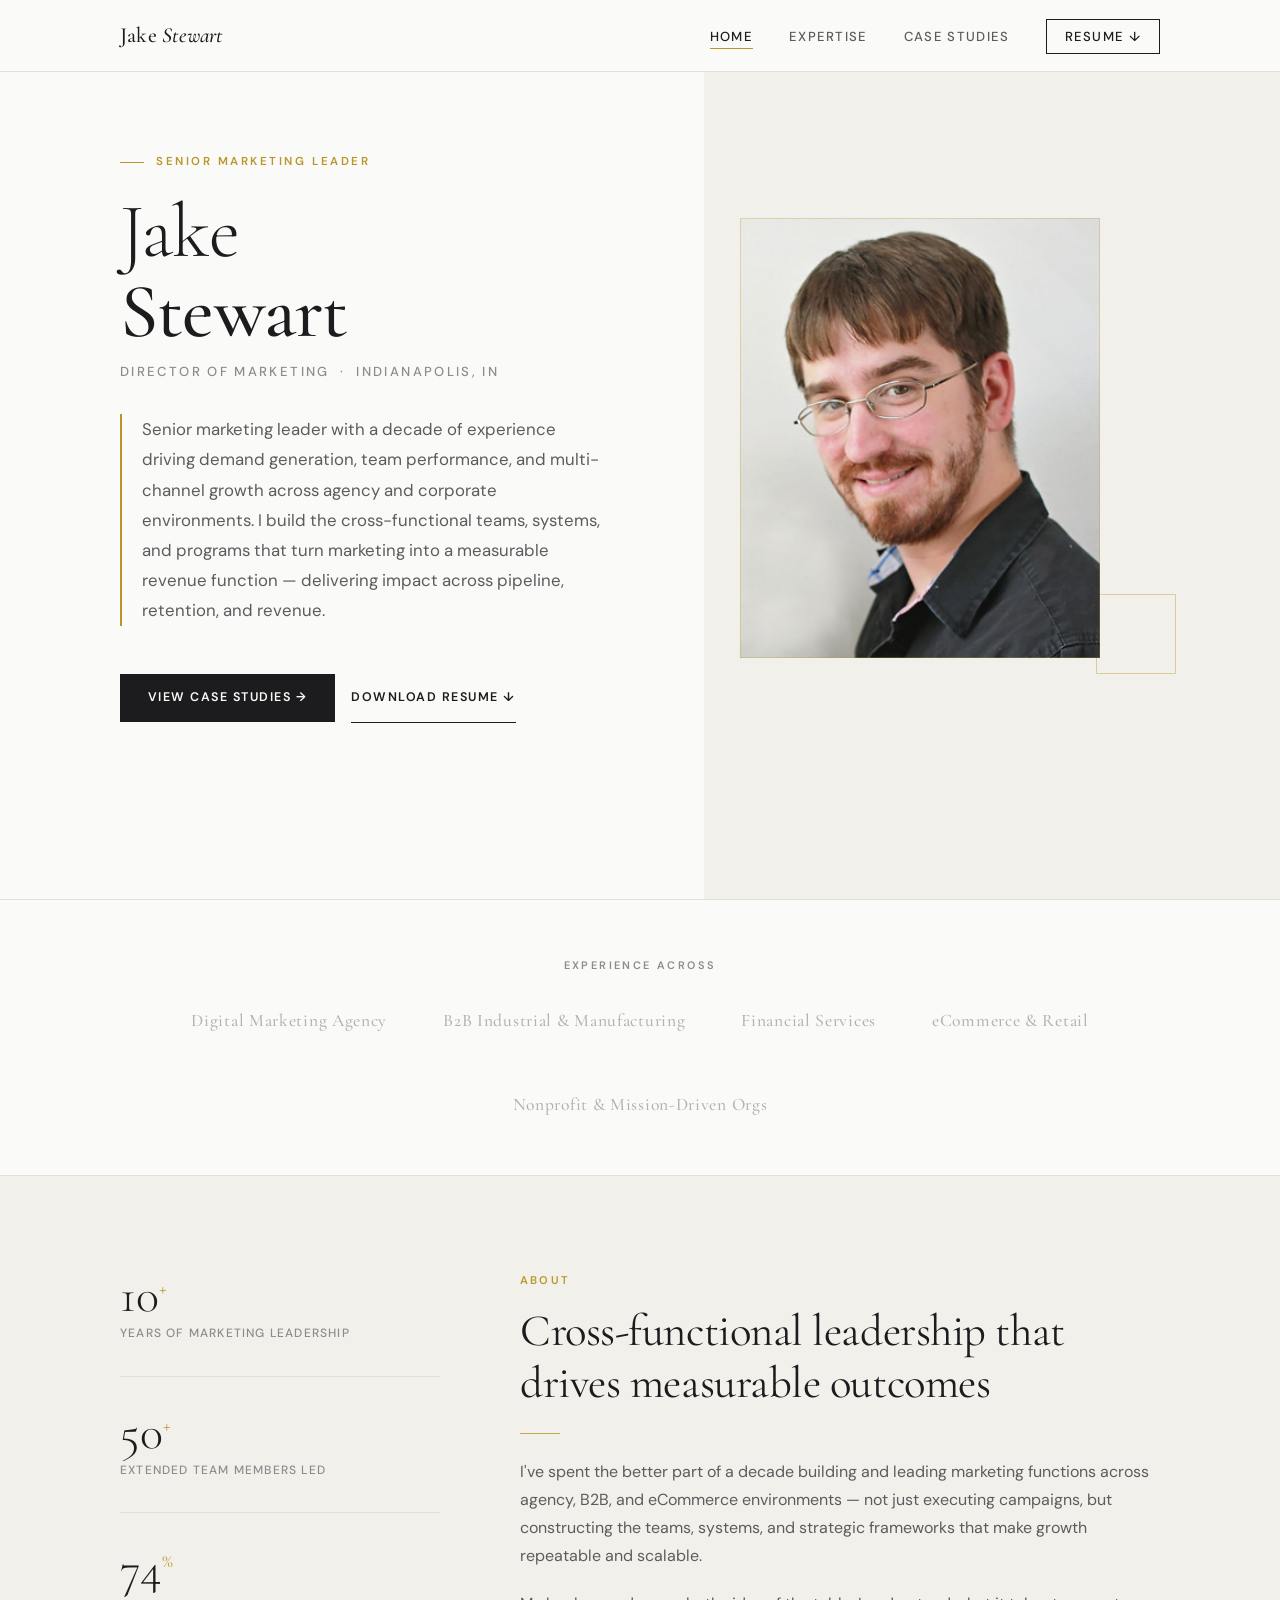
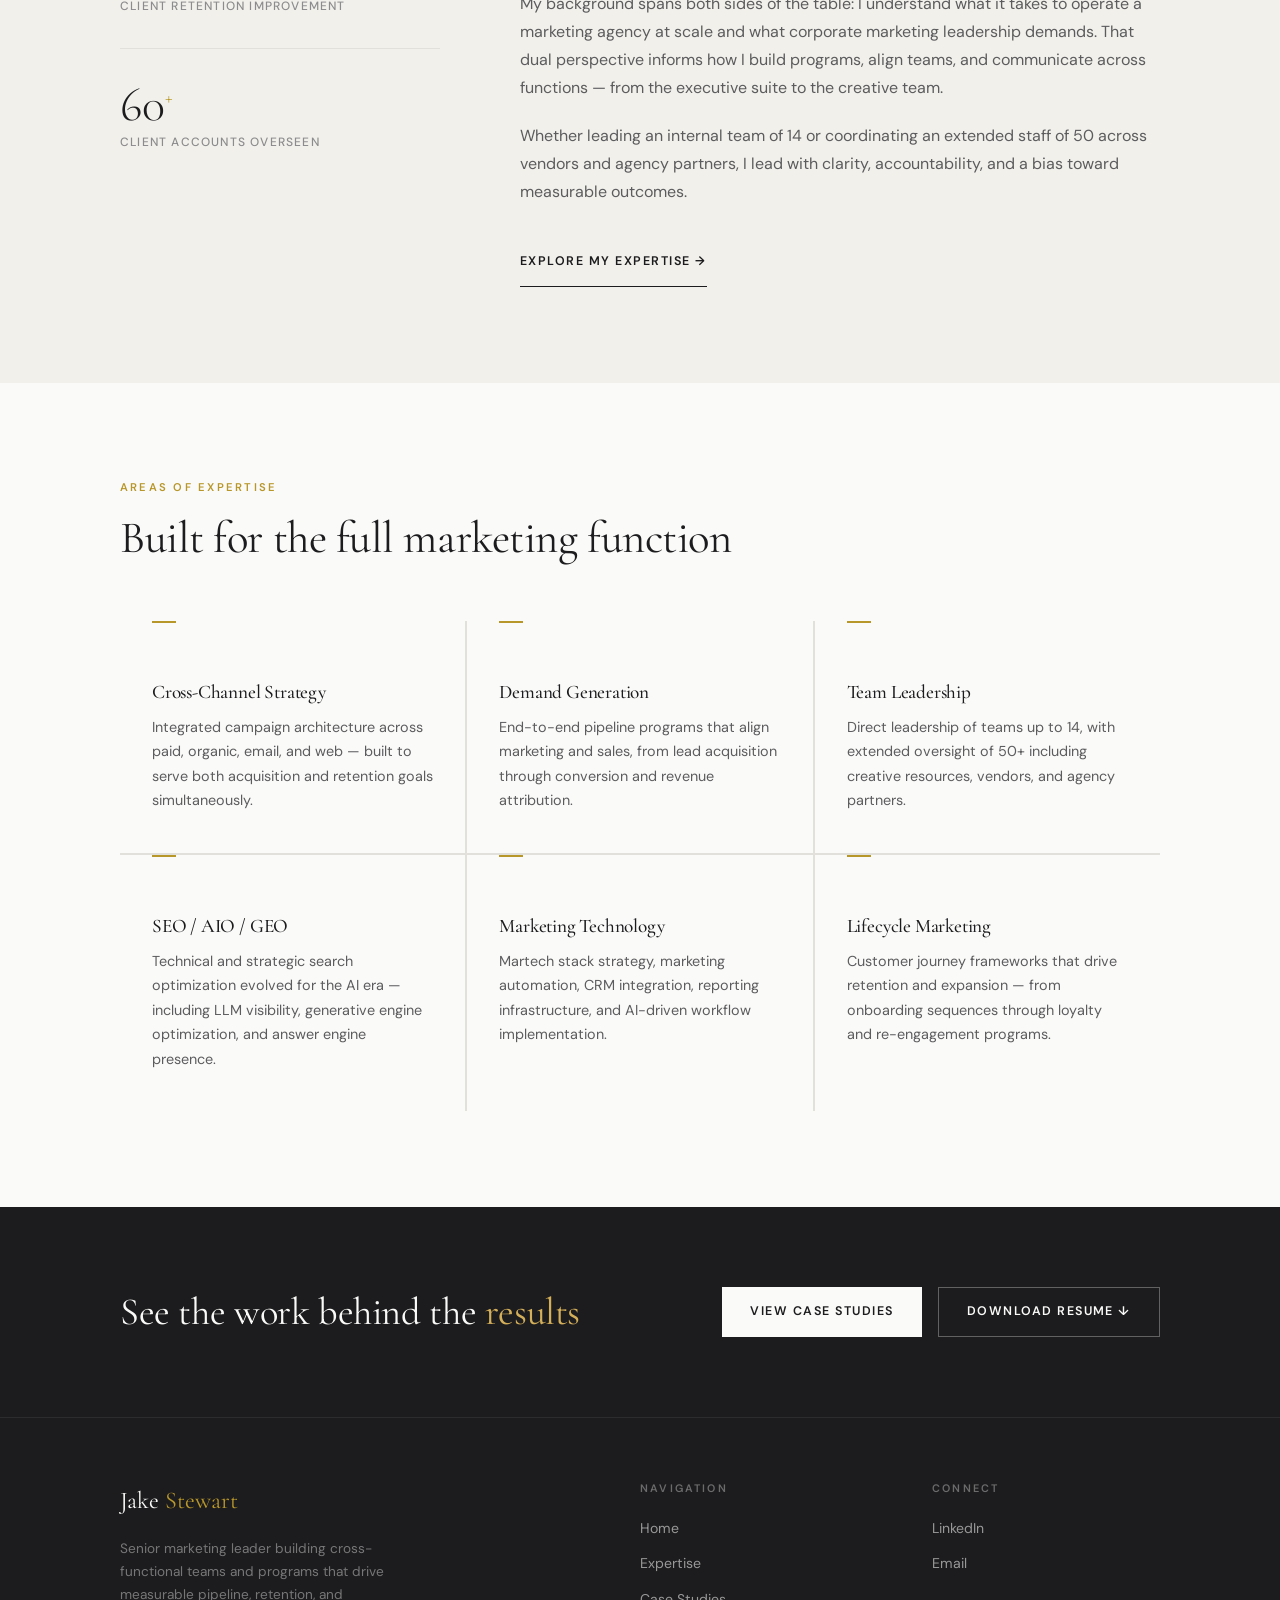
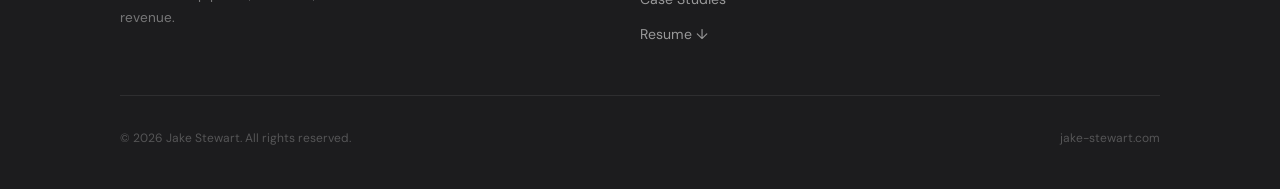
==== index.html @ 0d44666d "Add files via upload" ====
<!DOCTYPE html>
<html lang="en">
<head>
  <meta charset="UTF-8" />
  <meta name="viewport" content="width=device-width, initial-scale=1.0" />
  <title>Jake Stewart — Senior Marketing Leader</title>
  <meta name="description" content="Senior marketing leader with a decade of experience driving demand generation, team performance, and multi-channel growth across agency and corporate environments." />
  <link rel="stylesheet" href="assets/css/style.css" />
</head>
<body>

  <!-- ============ NAV ============ -->
  <nav>
    <div class="nav-inner">
      <a href="index.html" class="nav-logo">Jake <em>Stewart</em></a>
      <ul class="nav-links">
        <li><a href="index.html">Home</a></li>
        <li><a href="skills.html" class="hide-mobile">Expertise</a></li>
        <li><a href="case-studies/index.html" class="hide-mobile">Case Studies</a></li>
        <li><a href="assets/jake-stewart-resume.pdf" target="_blank" class="nav-resume">Resume ↓</a></li>
      </ul>
    </div>
  </nav>

  <!-- ============ HERO ============ -->
  <section class="hero">
    <div class="hero-inner">
      <div class="hero-content">
        <div class="hero-eyebrow">Senior Marketing Leader</div>
        <h1 class="hero-name">Jake<br><em>Stewart</em></h1>
        <div class="hero-title">Director of Marketing &nbsp;·&nbsp; Indianapolis, IN</div>
        <p class="hero-statement">
          Senior marketing leader with a decade of experience driving demand generation, team performance, and multi-channel growth across agency and corporate environments. I build the cross-functional teams, systems, and programs that turn marketing into a measurable revenue function — delivering impact across pipeline, retention, and revenue.
        </p>
        <div class="hero-actions">
          <a href="case-studies/index.html" class="btn-primary">View Case Studies &rarr;</a>
          <a href="assets/jake-stewart-resume.pdf" target="_blank" class="btn-secondary">Download Resume ↓</a>
        </div>
      </div>
      <div class="hero-photo-wrap">
        <div class="hero-photo-frame">
          <img src="assets/img/jake-stewart.jpg" alt="Jake Stewart" />
        </div>
        <div class="hero-photo-accent"></div>
      </div>
    </div>
  </section>

  <!-- ============ SECTORS ============ -->
  <div class="brands">
    <div class="container">
      <p class="brands-label">Experience across</p>
      <div class="brands-list">
        <span class="brand-item">Digital Marketing Agency</span>
        <span class="brand-item">B2B Industrial &amp; Manufacturing</span>
        <span class="brand-item">Financial Services</span>
        <span class="brand-item">eCommerce &amp; Retail</span>
        <span class="brand-item">Nonprofit &amp; Mission-Driven Orgs</span>
      </div>
    </div>
  </div>

  <!-- ============ ABOUT ============ -->
  <section class="about">
    <div class="container">
      <div class="about-grid">
        <div class="about-stats">
          <div class="stat-block fade-up">
            <div class="stat-number">10<sup>+</sup></div>
            <div class="stat-label">Years of Marketing Leadership</div>
          </div>
          <div class="stat-block fade-up">
            <div class="stat-number">50<sup>+</sup></div>
            <div class="stat-label">Extended Team Members Led</div>
          </div>
          <div class="stat-block fade-up">
            <div class="stat-number">74<sup>%</sup></div>
            <div class="stat-label">Client Retention Improvement</div>
          </div>
          <div class="stat-block fade-up">
            <div class="stat-number">60<sup>+</sup></div>
            <div class="stat-label">Client Accounts Overseen</div>
          </div>
        </div>
        <div class="about-content fade-up">
          <span class="section-label">About</span>
          <h2>Cross-functional leadership that drives measurable outcomes</h2>
          <div class="gold-rule"></div>
          <p>
            I've spent the better part of a decade building and leading marketing functions across agency, B2B, and eCommerce environments — not just executing campaigns, but constructing the teams, systems, and strategic frameworks that make growth repeatable and scalable.
          </p>
          <p>
            My background spans both sides of the table: I understand what it takes to operate a marketing agency at scale and what corporate marketing leadership demands. That dual perspective informs how I build programs, align teams, and communicate across functions — from the executive suite to the creative team.
          </p>
          <p>
            Whether leading an internal team of 14 or coordinating an extended staff of 50 across vendors and agency partners, I lead with clarity, accountability, and a bias toward measurable outcomes.
          </p>
          <a href="skills.html" class="btn-secondary">Explore My Expertise &rarr;</a>
        </div>
      </div>
    </div>
  </section>

  <!-- ============ EXPERTISE PREVIEW ============ -->
  <section class="expertise-preview">
    <div class="container">
      <span class="section-label">Areas of Expertise</span>
      <h2>Built for the full marketing function</h2>
      <div class="expertise-grid">
        <div class="expertise-card fade-up">
          <h3>Cross-Channel Strategy</h3>
          <p>Integrated campaign architecture across paid, organic, email, and web — built to serve both acquisition and retention goals simultaneously.</p>
        </div>
        <div class="expertise-card fade-up">
          <h3>Demand Generation</h3>
          <p>End-to-end pipeline programs that align marketing and sales, from lead acquisition through conversion and revenue attribution.</p>
        </div>
        <div class="expertise-card fade-up">
          <h3>Team Leadership</h3>
          <p>Direct leadership of teams up to 14, with extended oversight of 50+ including creative resources, vendors, and agency partners.</p>
        </div>
        <div class="expertise-card fade-up">
          <h3>SEO / AIO / GEO</h3>
          <p>Technical and strategic search optimization evolved for the AI era — including LLM visibility, generative engine optimization, and answer engine presence.</p>
        </div>
        <div class="expertise-card fade-up">
          <h3>Marketing Technology</h3>
          <p>Martech stack strategy, marketing automation, CRM integration, reporting infrastructure, and AI-driven workflow implementation.</p>
        </div>
        <div class="expertise-card fade-up">
          <h3>Lifecycle Marketing</h3>
          <p>Customer journey frameworks that drive retention and expansion — from onboarding sequences through loyalty and re-engagement programs.</p>
        </div>
      </div>
    </div>
  </section>

  <!-- ============ CTA STRIP ============ -->
  <section class="cta-strip">
    <div class="container">
      <div class="cta-strip-inner">
        <h2>See the work behind the <em>results</em></h2>
        <div class="cta-strip-actions">
          <a href="case-studies/index.html" class="btn-light">View Case Studies</a>
          <a href="assets/jake-stewart-resume.pdf" target="_blank" class="btn-ghost">Download Resume ↓</a>
        </div>
      </div>
    </div>
  </section>

  <!-- ============ FOOTER ============ -->
  <footer>
    <div class="container">
      <div class="footer-inner">
        <div>
          <div class="footer-brand">Jake <span>Stewart</span></div>
          <p class="footer-tagline">Senior marketing leader building cross-functional teams and programs that drive measurable pipeline, retention, and revenue.</p>
        </div>
        <div class="footer-col">
          <h4>Navigation</h4>
          <ul>
            <li><a href="index.html">Home</a></li>
            <li><a href="skills.html">Expertise</a></li>
            <li><a href="case-studies/index.html">Case Studies</a></li>
            <li><a href="assets/jake-stewart-resume.pdf" target="_blank">Resume ↓</a></li>
          </ul>
        </div>
        <div class="footer-col">
          <h4>Connect</h4>
          <ul>
            <li><a href="https://www.linkedin.com/in/jacob-stewart-9aa251113/" target="_blank">LinkedIn</a></li>
            <li><a href="mailto:jake@jake-stewart.com">Email</a></li>
          </ul>
        </div>
      </div>
      <div class="footer-bottom">
        <p>&copy; 2026 Jake Stewart. All rights reserved.</p>
        <p>jake-stewart.com</p>
      </div>
    </div>
  </footer>

  <script src="assets/js/main.js"></script>
</body>
</html>
---- assets/css/style.css ----
/* ============================================
   JAKE STEWART — Design System
   Charcoal & White | Restrained Gold Accent
   ============================================ */

@import url('https://fonts.googleapis.com/css2?family=Cormorant+Garamond:wght@300;400;500;600&family=DM+Sans:wght@300;400;500;600&display=swap');

:root {
  --charcoal:     #1C1C1E;
  --charcoal-mid: #2C2C2E;
  --charcoal-soft:#3A3A3C;
  --white:        #FAFAF8;
  --off-white:    #F2F0EB;
  --gold:         #B8972A;
  --gold-light:   #D4AF5A;
  --gold-rule:    #C9A84C;
  --text-primary: #1C1C1E;
  --text-secondary:#5C5C5E;
  --text-muted:   #8C8C8E;
  --border:       #E2E0DB;

  --font-display: 'Cormorant Garamond', Georgia, serif;
  --font-body:    'DM Sans', sans-serif;

  --max-width: 1120px;
  --section-pad: 96px;
  --nav-height: 72px;
}

*, *::before, *::after { box-sizing: border-box; margin: 0; padding: 0; }

html { scroll-behavior: smooth; font-size: 16px; }

body {
  font-family: var(--font-body);
  background: var(--white);
  color: var(--text-primary);
  line-height: 1.6;
  -webkit-font-smoothing: antialiased;
}

/* ============ TYPOGRAPHY ============ */
h1, h2, h3, h4 {
  font-family: var(--font-display);
  font-weight: 500;
  line-height: 1.15;
  letter-spacing: -0.01em;
}

h1 { font-size: clamp(2.8rem, 5vw, 4.2rem); font-weight: 300; }
h2 { font-size: clamp(2rem, 3.5vw, 3rem); font-weight: 400; }
h3 { font-size: clamp(1.3rem, 2vw, 1.7rem); font-weight: 500; }
h4 { font-size: 1.1rem; font-weight: 600; letter-spacing: 0.08em; text-transform: uppercase; font-family: var(--font-body); }

p { font-size: 1rem; line-height: 1.75; color: var(--text-secondary); }

a { color: inherit; text-decoration: none; }

/* ============ LAYOUT ============ */
.container {
  max-width: var(--max-width);
  margin: 0 auto;
  padding: 0 40px;
}

section { padding: var(--section-pad) 0; }

.section-label {
  font-family: var(--font-body);
  font-size: 0.7rem;
  font-weight: 600;
  letter-spacing: 0.2em;
  text-transform: uppercase;
  color: var(--gold);
  margin-bottom: 16px;
  display: block;
}

.gold-rule {
  width: 40px;
  height: 1px;
  background: var(--gold-rule);
  margin: 24px 0;
}

/* ============ NAVIGATION ============ */
nav {
  position: fixed;
  top: 0; left: 0; right: 0;
  height: var(--nav-height);
  background: rgba(250, 250, 248, 0.96);
  backdrop-filter: blur(12px);
  -webkit-backdrop-filter: blur(12px);
  border-bottom: 1px solid var(--border);
  z-index: 100;
  display: flex;
  align-items: center;
}

.nav-inner {
  max-width: var(--max-width);
  margin: 0 auto;
  padding: 0 40px;
  width: 100%;
  display: flex;
  align-items: center;
  justify-content: space-between;
}

.nav-logo {
  font-family: var(--font-display);
  font-size: 1.35rem;
  font-weight: 500;
  color: var(--charcoal);
  letter-spacing: 0.01em;
}

.nav-logo span {
  color: var(--gold);
}

.nav-links {
  display: flex;
  align-items: center;
  gap: 36px;
  list-style: none;
}

.nav-links a {
  font-size: 0.82rem;
  font-weight: 500;
  letter-spacing: 0.1em;
  text-transform: uppercase;
  color: var(--text-secondary);
  transition: color 0.2s ease;
  position: relative;
}

.nav-links a::after {
  content: '';
  position: absolute;
  bottom: -4px; left: 0;
  width: 0; height: 1px;
  background: var(--gold);
  transition: width 0.25s ease;
}

.nav-links a:hover { color: var(--charcoal); }
.nav-links a:hover::after { width: 100%; }
.nav-links a.active { color: var(--charcoal); }
.nav-links a.active::after { width: 100%; }

.nav-resume {
  font-size: 0.78rem;
  font-weight: 600;
  letter-spacing: 0.12em;
  text-transform: uppercase;
  color: var(--charcoal) !important;
  border: 1px solid var(--charcoal);
  padding: 8px 18px;
  transition: all 0.2s ease !important;
}

.nav-resume::after { display: none !important; }
.nav-resume:hover {
  background: var(--charcoal) !important;
  color: var(--white) !important;
}

/* ============ HERO ============ */
.hero {
  min-height: 100vh;
  display: flex;
  align-items: center;
  padding-top: var(--nav-height);
  background: var(--white);
  position: relative;
  overflow: hidden;
}

.hero::before {
  content: '';
  position: absolute;
  top: 0; right: 0;
  width: 45%;
  height: 100%;
  background: var(--off-white);
  z-index: 0;
}

.hero::after {
  content: '';
  position: absolute;
  bottom: 0; left: 0;
  width: 100%;
  height: 1px;
  background: var(--border);
}

.hero-inner {
  position: relative;
  z-index: 1;
  display: grid;
  grid-template-columns: 1fr 1fr;
  gap: 80px;
  align-items: center;
  width: 100%;
  max-width: var(--max-width);
  margin: 0 auto;
  padding: 0 40px;
}

.hero-eyebrow {
  font-size: 0.72rem;
  font-weight: 600;
  letter-spacing: 0.22em;
  text-transform: uppercase;
  color: var(--gold);
  margin-bottom: 20px;
  display: flex;
  align-items: center;
  gap: 12px;
}

.hero-eyebrow::before {
  content: '';
  width: 24px;
  height: 1px;
  background: var(--gold);
}

.hero-name {
  font-family: var(--font-display);
  font-size: clamp(3.5rem, 6vw, 5.5rem);
  font-weight: 300;
  line-height: 1.05;
  color: var(--charcoal);
  margin-bottom: 8px;
}

.hero-name em {
  font-style: normal;
  font-weight: 500;
}

.hero-title {
  font-family: var(--font-body);
  font-size: 0.82rem;
  font-weight: 500;
  letter-spacing: 0.18em;
  text-transform: uppercase;
  color: var(--text-muted);
  margin-bottom: 32px;
}

.hero-statement {
  font-size: 1.05rem;
  line-height: 1.8;
  color: var(--text-secondary);
  max-width: 480px;
  margin-bottom: 48px;
  border-left: 2px solid var(--gold);
  padding-left: 20px;
}

.hero-actions {
  display: flex;
  gap: 16px;
  align-items: center;
  flex-wrap: wrap;
}

.btn-primary {
  display: inline-flex;
  align-items: center;
  gap: 8px;
  background: var(--charcoal);
  color: var(--white);
  font-size: 0.78rem;
  font-weight: 600;
  letter-spacing: 0.12em;
  text-transform: uppercase;
  padding: 14px 28px;
  transition: all 0.25s ease;
}

.btn-primary:hover {
  background: var(--charcoal-soft);
  transform: translateY(-1px);
}

.btn-secondary {
  display: inline-flex;
  align-items: center;
  gap: 8px;
  color: var(--charcoal);
  font-size: 0.78rem;
  font-weight: 600;
  letter-spacing: 0.12em;
  text-transform: uppercase;
  padding: 14px 0;
  border-bottom: 1px solid var(--charcoal);
  transition: all 0.25s ease;
}

.btn-secondary:hover { color: var(--gold); border-color: var(--gold); }

.hero-photo-wrap {
  position: relative;
  display: flex;
  justify-content: center;
}

.hero-photo-frame {
  width: 360px;
  height: 440px;
  background: var(--charcoal-mid);
  position: relative;
  overflow: hidden;
}

.hero-photo-frame img {
  width: 100%;
  height: 100%;
  object-fit: cover;
  object-position: top center;
}

.hero-photo-frame::after {
  content: '';
  position: absolute;
  inset: 0;
  border: 1px solid rgba(184, 151, 42, 0.3);
  pointer-events: none;
}

.photo-placeholder {
  width: 100%;
  height: 100%;
  display: flex;
  flex-direction: column;
  align-items: center;
  justify-content: center;
  gap: 12px;
  color: var(--text-muted);
}

.photo-placeholder svg { opacity: 0.3; }
.photo-placeholder span {
  font-size: 0.72rem;
  letter-spacing: 0.12em;
  text-transform: uppercase;
  opacity: 0.5;
}

.hero-photo-accent {
  position: absolute;
  bottom: -16px;
  right: -16px;
  width: 80px;
  height: 80px;
  border: 1px solid var(--gold);
  opacity: 0.4;
  z-index: -1;
}

/* ============ BRANDS ============ */
.brands {
  padding: 56px 0;
  border-bottom: 1px solid var(--border);
  background: var(--white);
}

.brands-label {
  text-align: center;
  font-size: 0.68rem;
  font-weight: 600;
  letter-spacing: 0.22em;
  text-transform: uppercase;
  color: var(--text-muted);
  margin-bottom: 32px;
}

.brands-list {
  display: flex;
  align-items: center;
  justify-content: center;
  gap: 56px;
  flex-wrap: wrap;
}

.brand-item {
  font-family: var(--font-display);
  font-size: 1.1rem;
  font-weight: 500;
  color: var(--text-muted);
  letter-spacing: 0.04em;
  opacity: 0.65;
  transition: opacity 0.2s;
}

.brand-item:hover { opacity: 1; }

/* ============ HOMEPAGE SECTIONS ============ */
.about {
  background: var(--off-white);
}

.about-grid {
  display: grid;
  grid-template-columns: 1fr 2fr;
  gap: 80px;
  align-items: start;
}

.about-stats {
  display: flex;
  flex-direction: column;
  gap: 32px;
}

.stat-block {
  padding-bottom: 32px;
  border-bottom: 1px solid var(--border);
}

.stat-block:last-child { border-bottom: none; }

.stat-number {
  font-family: var(--font-display);
  font-size: 3rem;
  font-weight: 300;
  color: var(--charcoal);
  line-height: 1;
  margin-bottom: 4px;
}

.stat-number sup {
  font-size: 1.2rem;
  vertical-align: super;
  color: var(--gold);
}

.stat-label {
  font-size: 0.75rem;
  font-weight: 500;
  letter-spacing: 0.1em;
  text-transform: uppercase;
  color: var(--text-muted);
}

.about-content h2 { margin-bottom: 24px; }
.about-content p { margin-bottom: 20px; }
.about-content p:last-of-type { margin-bottom: 32px; }

/* ============ EXPERTISE PREVIEW ============ */
.expertise-preview {
  background: var(--white);
}

.expertise-grid {
  display: grid;
  grid-template-columns: repeat(3, 1fr);
  gap: 2px;
  margin-top: 56px;
  background: var(--border);
}

.expertise-card {
  background: var(--white);
  padding: 40px 32px;
  transition: background 0.25s ease;
  position: relative;
}

.expertise-card:hover { background: var(--off-white); }

.expertise-card::before {
  content: '';
  position: absolute;
  top: 0; left: 32px;
  width: 24px;
  height: 2px;
  background: var(--gold);
}

.expertise-card h3 {
  font-size: 1.2rem;
  margin: 20px 0 12px;
}

.expertise-card p {
  font-size: 0.9rem;
  line-height: 1.7;
}

/* ============ CTA STRIP ============ */
.cta-strip {
  background: var(--charcoal);
  padding: 80px 0;
}

.cta-strip-inner {
  display: flex;
  align-items: center;
  justify-content: space-between;
  gap: 40px;
  flex-wrap: wrap;
}

.cta-strip h2 {
  color: var(--white);
  font-size: clamp(1.8rem, 3vw, 2.4rem);
  max-width: 540px;
}

.cta-strip h2 em {
  font-style: normal;
  color: var(--gold-light);
}

.cta-strip-actions { display: flex; gap: 16px; flex-wrap: wrap; }

.btn-light {
  display: inline-flex;
  align-items: center;
  gap: 8px;
  background: var(--white);
  color: var(--charcoal);
  font-size: 0.78rem;
  font-weight: 600;
  letter-spacing: 0.12em;
  text-transform: uppercase;
  padding: 14px 28px;
  transition: all 0.25s ease;
}

.btn-light:hover { background: var(--off-white); }

.btn-ghost {
  display: inline-flex;
  align-items: center;
  gap: 8px;
  color: var(--white);
  font-size: 0.78rem;
  font-weight: 600;
  letter-spacing: 0.12em;
  text-transform: uppercase;
  padding: 14px 28px;
  border: 1px solid rgba(255,255,255,0.3);
  transition: all 0.25s ease;
}

.btn-ghost:hover { border-color: var(--white); background: rgba(255,255,255,0.05); }

/* ============ SKILLS PAGE ============ */
.skills-hero {
  background: var(--charcoal);
  padding: 160px 0 96px;
  position: relative;
  overflow: hidden;
}

.skills-hero::before {
  content: '';
  position: absolute;
  top: -50%;
  right: -10%;
  width: 600px;
  height: 600px;
  border: 1px solid rgba(184, 151, 42, 0.12);
  border-radius: 50%;
}

.skills-hero::after {
  content: '';
  position: absolute;
  top: -30%;
  right: 5%;
  width: 350px;
  height: 350px;
  border: 1px solid rgba(184, 151, 42, 0.08);
  border-radius: 50%;
}

.skills-hero .section-label { color: var(--gold-light); }
.skills-hero h1 { color: var(--white); }
.skills-hero p { color: rgba(255,255,255,0.6); max-width: 560px; margin-top: 20px; font-size: 1.05rem; }

.skills-grid {
  display: grid;
  grid-template-columns: repeat(2, 1fr);
  gap: 2px;
  background: var(--border);
  margin-top: 64px;
}

.skill-block {
  background: var(--white);
  padding: 52px 48px;
  position: relative;
  transition: background 0.2s;
}

.skill-block:hover { background: var(--off-white); }

.skill-block-number {
  font-family: var(--font-display);
  font-size: 3.5rem;
  font-weight: 300;
  color: var(--off-white);
  position: absolute;
  top: 32px; right: 40px;
  line-height: 1;
  transition: color 0.2s;
}

.skill-block:hover .skill-block-number { color: rgba(184, 151, 42, 0.15); }

.skill-block h3 {
  font-size: 1.4rem;
  margin-bottom: 16px;
  position: relative;
}

.skill-block h3::after {
  content: '';
  display: block;
  width: 28px;
  height: 1px;
  background: var(--gold);
  margin-top: 12px;
}

.skill-block p { font-size: 0.95rem; line-height: 1.8; }

.skill-tags {
  display: flex;
  flex-wrap: wrap;
  gap: 8px;
  margin-top: 24px;
}

.skill-tag {
  font-size: 0.7rem;
  font-weight: 600;
  letter-spacing: 0.1em;
  text-transform: uppercase;
  color: var(--text-muted);
  border: 1px solid var(--border);
  padding: 4px 12px;
}

.leadership-banner {
  background: var(--off-white);
  border-top: 1px solid var(--border);
  border-bottom: 1px solid var(--border);
  padding: 80px 0;
  margin: 80px 0 0;
}

.leadership-banner-inner {
  display: grid;
  grid-template-columns: 1fr 1fr;
  gap: 80px;
  align-items: center;
}

.leadership-stats {
  display: grid;
  grid-template-columns: 1fr 1fr;
  gap: 32px;
}

.l-stat { padding: 24px; background: var(--white); border-bottom: 2px solid var(--gold); }

.l-stat-num {
  font-family: var(--font-display);
  font-size: 2.4rem;
  font-weight: 300;
  color: var(--charcoal);
}

.l-stat-label {
  font-size: 0.72rem;
  font-weight: 500;
  letter-spacing: 0.1em;
  text-transform: uppercase;
  color: var(--text-muted);
  margin-top: 4px;
}

/* ============ CASE STUDIES ============ */
.cs-hero {
  background: var(--off-white);
  padding: 160px 0 96px;
  border-bottom: 1px solid var(--border);
}

.cs-hero h1 { margin-top: 16px; margin-bottom: 20px; }
.cs-hero p { max-width: 560px; font-size: 1.05rem; }

.cs-grid {
  padding: 80px 0;
}

.cs-card {
  display: grid;
  grid-template-columns: 1fr 2fr;
  gap: 0;
  border: 1px solid var(--border);
  margin-bottom: 24px;
  transition: border-color 0.25s, transform 0.25s;
  text-decoration: none;
  color: inherit;
}

.cs-card:hover {
  border-color: var(--gold);
  transform: translateY(-2px);
}

.cs-card-label {
  background: var(--charcoal);
  padding: 48px 40px;
  display: flex;
  flex-direction: column;
  justify-content: space-between;
}

.cs-number {
  font-family: var(--font-display);
  font-size: 4rem;
  font-weight: 300;
  color: rgba(255,255,255,0.12);
  line-height: 1;
}

.cs-category {
  font-size: 0.68rem;
  font-weight: 600;
  letter-spacing: 0.2em;
  text-transform: uppercase;
  color: var(--gold-light);
}

.cs-card-content {
  padding: 48px 48px;
  background: var(--white);
  display: flex;
  flex-direction: column;
  justify-content: space-between;
}

.cs-card-content h3 {
  font-size: 1.5rem;
  margin-bottom: 12px;
}

.cs-card-content p { font-size: 0.95rem; margin-bottom: 24px; }

.cs-card-meta {
  display: flex;
  gap: 32px;
}

.cs-meta-item { }
.cs-meta-label {
  font-size: 0.65rem;
  font-weight: 600;
  letter-spacing: 0.15em;
  text-transform: uppercase;
  color: var(--text-muted);
  margin-bottom: 4px;
}

.cs-meta-value {
  font-family: var(--font-display);
  font-size: 1.3rem;
  font-weight: 500;
  color: var(--charcoal);
}

.cs-arrow {
  align-self: flex-end;
  font-size: 0.75rem;
  font-weight: 600;
  letter-spacing: 0.12em;
  text-transform: uppercase;
  color: var(--gold);
  display: flex;
  align-items: center;
  gap: 8px;
}

/* ============ INDIVIDUAL CASE STUDY ============ */
.cs-detail-hero {
  background: var(--charcoal);
  padding: 160px 0 80px;
}

.cs-detail-hero .section-label { color: var(--gold-light); }
.cs-detail-hero h1 { color: var(--white); margin: 16px 0 24px; }
.cs-back {
  display: inline-flex;
  align-items: center;
  gap: 8px;
  font-size: 0.75rem;
  font-weight: 600;
  letter-spacing: 0.12em;
  text-transform: uppercase;
  color: rgba(255,255,255,0.5);
  margin-bottom: 40px;
  transition: color 0.2s;
}
.cs-back:hover { color: var(--white); }

.cs-detail-meta {
  display: flex;
  gap: 48px;
  margin-top: 40px;
  padding-top: 40px;
  border-top: 1px solid rgba(255,255,255,0.1);
  flex-wrap: wrap;
}

.cs-detail-meta-item .cs-meta-label { color: rgba(255,255,255,0.35); }
.cs-detail-meta-item .cs-meta-value { color: var(--white); font-size: 1.1rem; }

.cs-detail-body {
  padding: 80px 0;
}

.cs-detail-grid {
  display: grid;
  grid-template-columns: 2fr 1fr;
  gap: 80px;
  align-items: start;
}

.cs-detail-section { margin-bottom: 56px; }
.cs-detail-section h3 {
  font-size: 0.72rem;
  font-weight: 600;
  letter-spacing: 0.2em;
  text-transform: uppercase;
  color: var(--gold);
  margin-bottom: 16px;
  font-family: var(--font-body);
}

.cs-detail-section p { font-size: 1rem; line-height: 1.8; margin-bottom: 16px; }

.cs-detail-section ul {
  list-style: none;
  display: flex;
  flex-direction: column;
  gap: 12px;
}

.cs-detail-section ul li {
  font-size: 0.95rem;
  line-height: 1.7;
  color: var(--text-secondary);
  padding-left: 20px;
  position: relative;
}

.cs-detail-section ul li::before {
  content: '';
  position: absolute;
  left: 0;
  top: 12px;
  width: 6px;
  height: 1px;
  background: var(--gold);
}

.cs-sidebar {
  position: sticky;
  top: 100px;
}

.cs-result-card {
  background: var(--charcoal);
  padding: 40px 32px;
  margin-bottom: 16px;
}

.cs-result-card .cs-meta-label { color: rgba(255,255,255,0.4); }
.cs-result-card .cs-meta-value {
  font-family: var(--font-display);
  font-size: 2.5rem;
  font-weight: 300;
  color: var(--white);
  display: block;
  margin-top: 8px;
}

.cs-result-card .cs-result-desc {
  font-size: 0.82rem;
  color: rgba(255,255,255,0.5);
  margin-top: 8px;
  line-height: 1.6;
}

/* ============ FOOTER ============ */
footer {
  background: var(--charcoal);
  padding: 64px 0 40px;
  border-top: 1px solid var(--charcoal-mid);
}

.footer-inner {
  display: grid;
  grid-template-columns: 2fr 1fr 1fr;
  gap: 64px;
  margin-bottom: 48px;
}

.footer-brand {
  font-family: var(--font-display);
  font-size: 1.5rem;
  font-weight: 400;
  color: var(--white);
  margin-bottom: 16px;
}

.footer-brand span { color: var(--gold); }
.footer-tagline {
  font-size: 0.85rem;
  color: rgba(255,255,255,0.4);
  line-height: 1.7;
  max-width: 280px;
}

.footer-col h4 {
  font-size: 0.68rem;
  font-weight: 600;
  letter-spacing: 0.2em;
  text-transform: uppercase;
  color: rgba(255,255,255,0.35);
  margin-bottom: 20px;
}

.footer-col ul { list-style: none; display: flex; flex-direction: column; gap: 10px; }
.footer-col ul li a {
  font-size: 0.88rem;
  color: rgba(255,255,255,0.55);
  transition: color 0.2s;
}
.footer-col ul li a:hover { color: var(--white); }

.footer-bottom {
  padding-top: 32px;
  border-top: 1px solid rgba(255,255,255,0.08);
  display: flex;
  justify-content: space-between;
  align-items: center;
  flex-wrap: wrap;
  gap: 16px;
}

.footer-bottom p {
  font-size: 0.75rem;
  color: rgba(255,255,255,0.25);
}

/* ============ ANIMATIONS ============ */
.fade-up {
  opacity: 0;
  transform: translateY(24px);
  transition: opacity 0.6s ease, transform 0.6s ease;
}

.fade-up.visible {
  opacity: 1;
  transform: translateY(0);
}

/* ============ RESPONSIVE ============ */
@media (max-width: 900px) {
  .hero-inner { grid-template-columns: 1fr; gap: 48px; }
  .hero::before { display: none; }
  .hero-photo-wrap { display: none; }
  .about-grid { grid-template-columns: 1fr; gap: 48px; }
  .expertise-grid { grid-template-columns: 1fr; }
  .skills-grid { grid-template-columns: 1fr; }
  .leadership-banner-inner { grid-template-columns: 1fr; }
  .cs-card { grid-template-columns: 1fr; }
  .cs-detail-grid { grid-template-columns: 1fr; }
  .footer-inner { grid-template-columns: 1fr; gap: 40px; }
  .container { padding: 0 24px; }
  .nav-inner { padding: 0 24px; }
  .nav-links { gap: 20px; }
}

@media (max-width: 600px) {
  :root { --section-pad: 64px; }
  .nav-links .hide-mobile { display: none; }
  .brands-list { gap: 28px; }
  .leadership-stats { grid-template-columns: 1fr; }
}
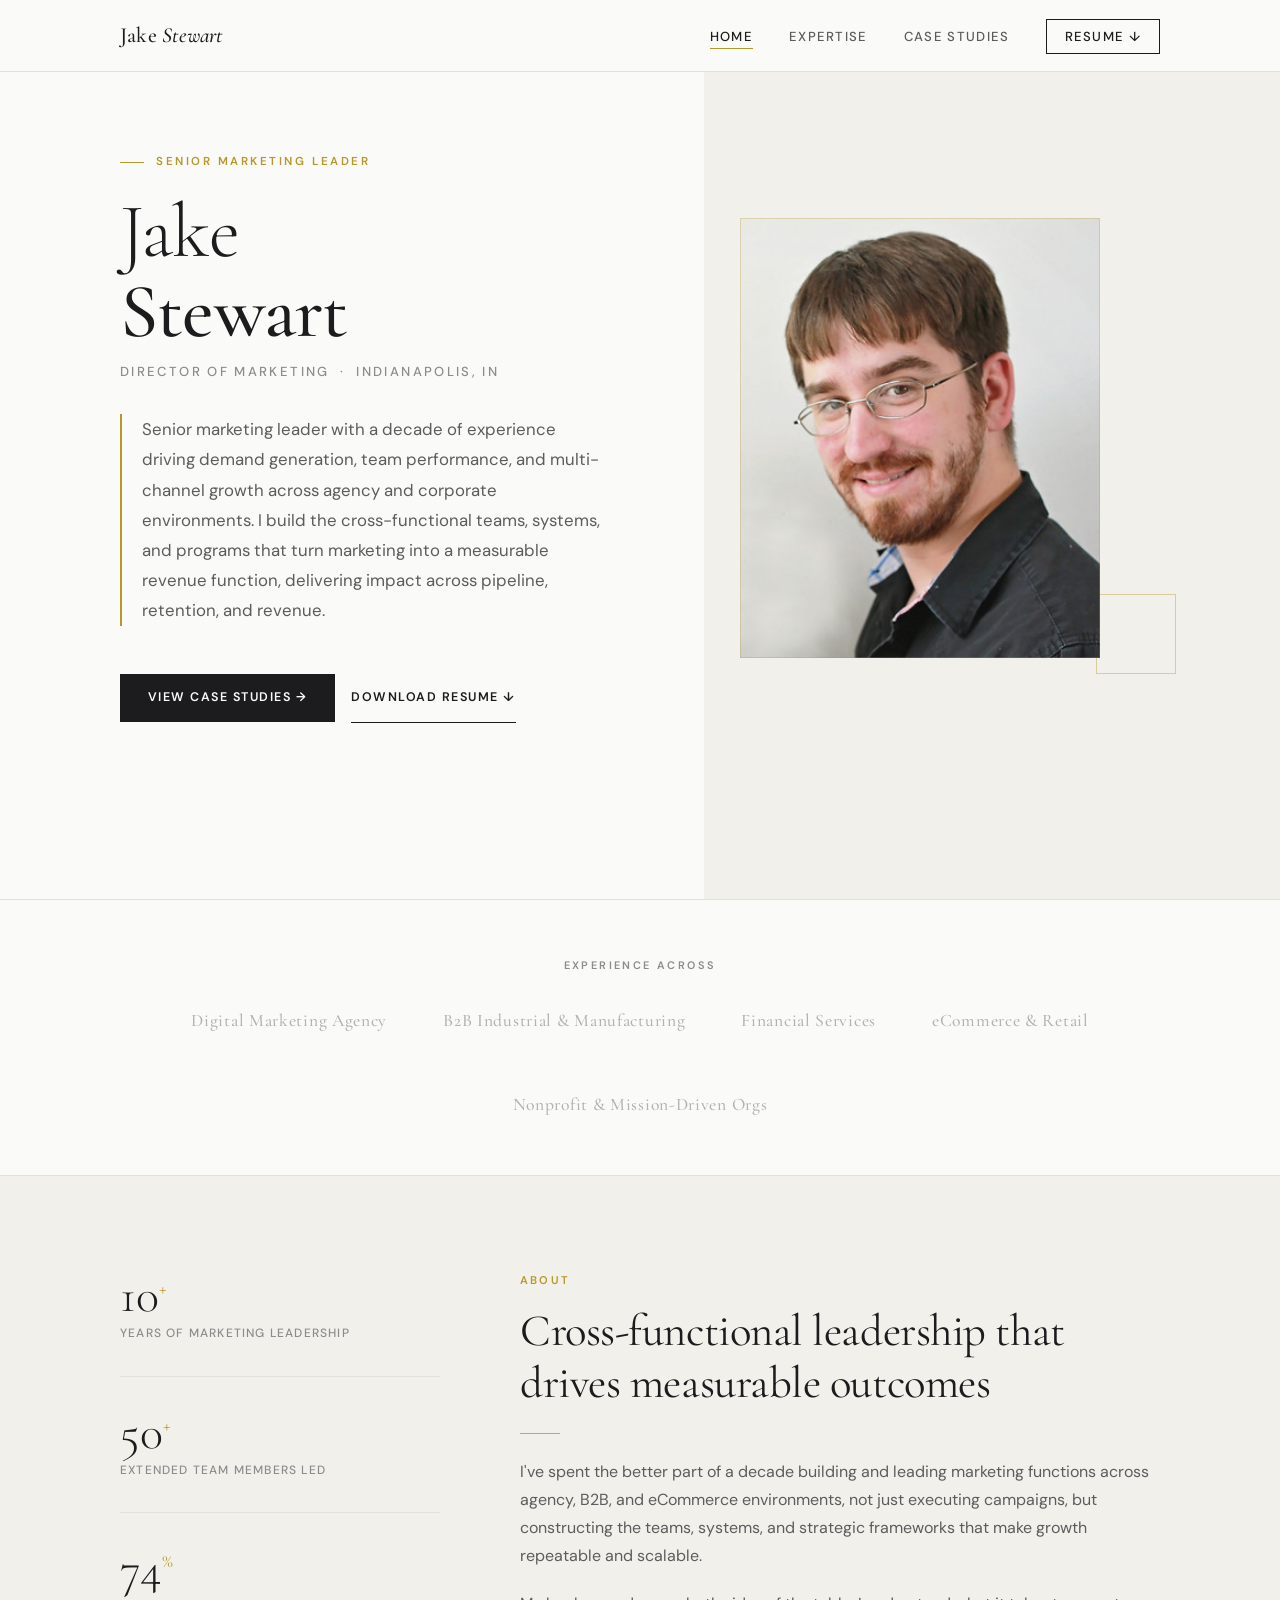
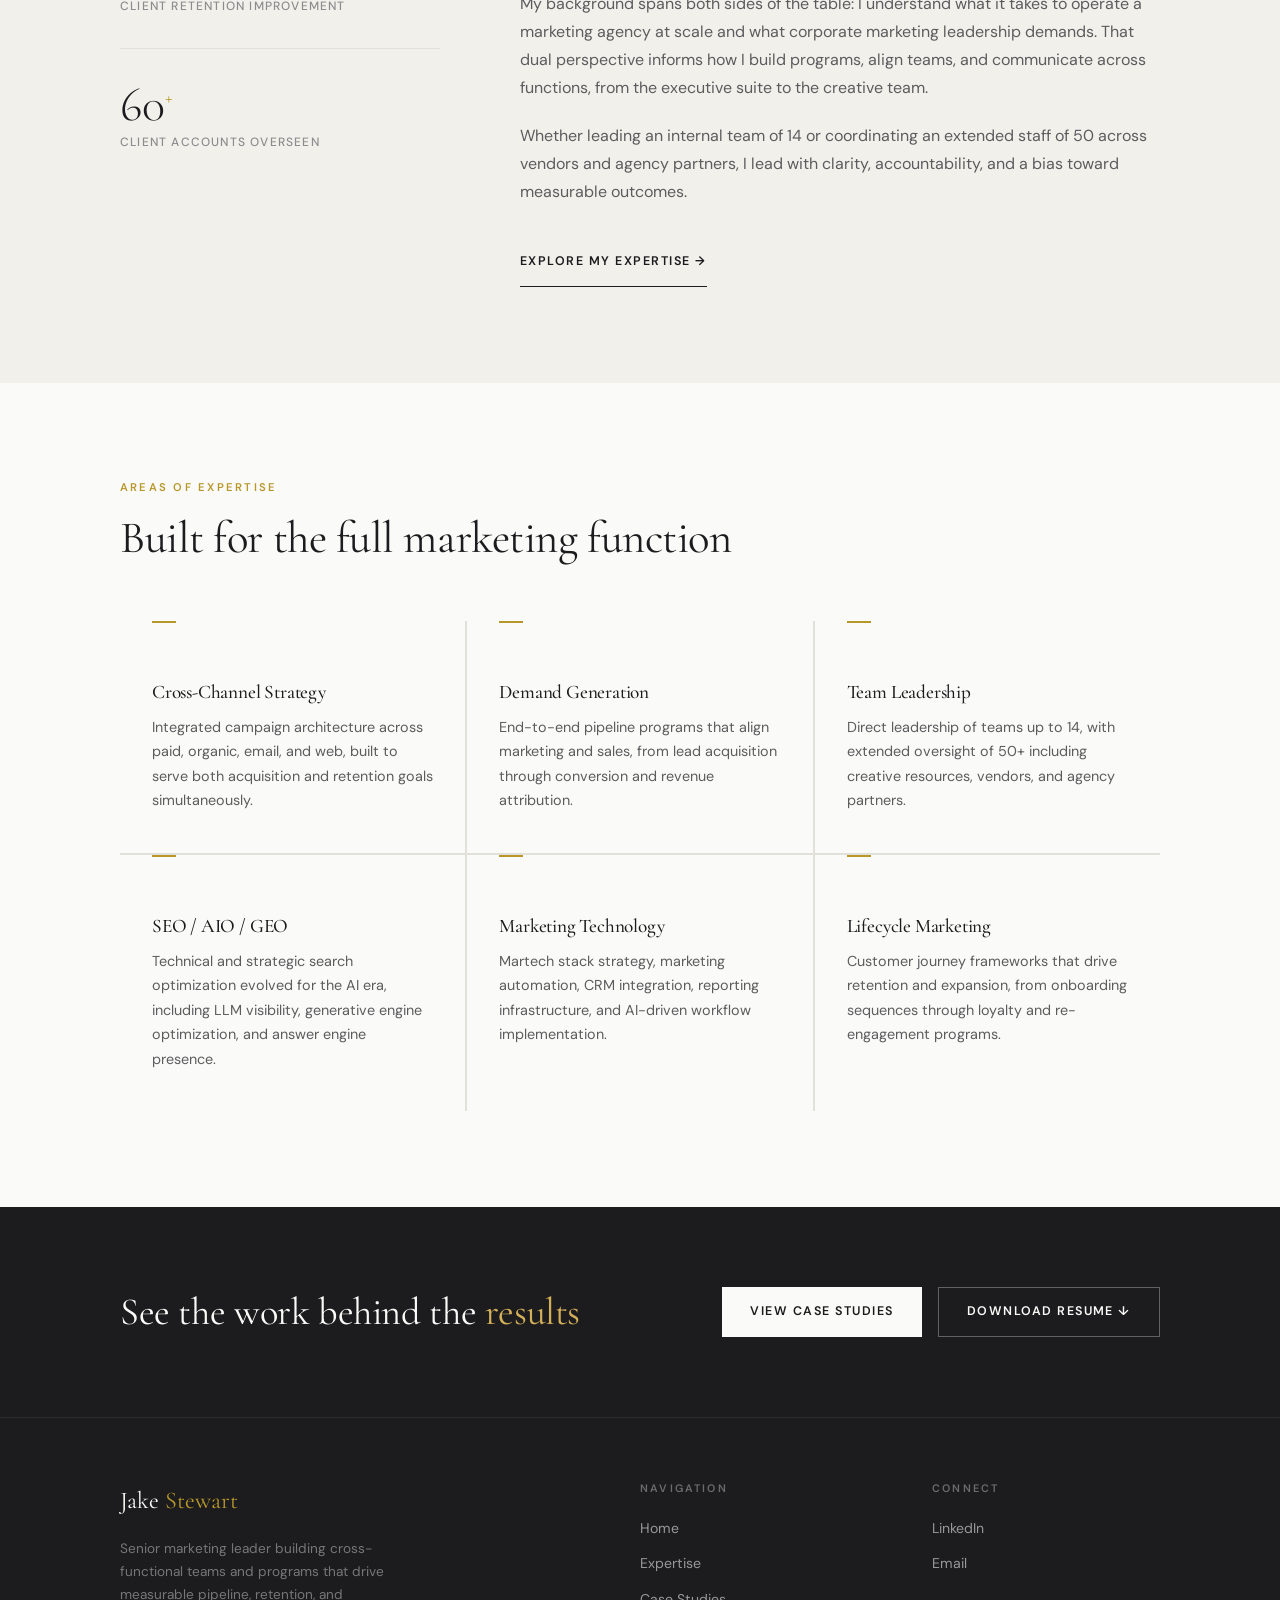
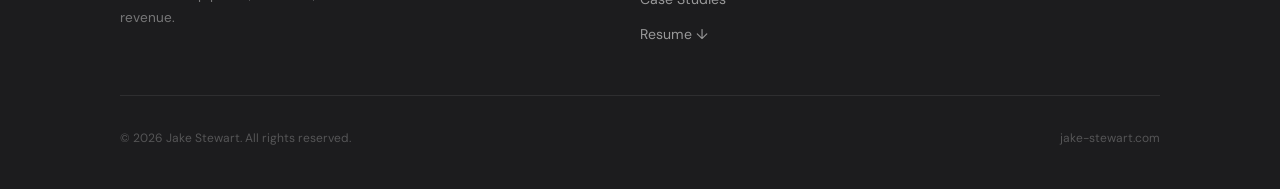
==== commit c7f2488e: "Add files via upload" ====
--- a/index.html
+++ b/index.html
@@ -3,7 +3,7 @@
 <head>
   <meta charset="UTF-8" />
   <meta name="viewport" content="width=device-width, initial-scale=1.0" />
-  <title>Jake Stewart — Senior Marketing Leader</title>
+  <title>Jake Stewart, Senior Marketing Leader</title>
   <meta name="description" content="Senior marketing leader with a decade of experience driving demand generation, team performance, and multi-channel growth across agency and corporate environments." />
   <link rel="stylesheet" href="assets/css/style.css" />
 </head>
@@ -30,7 +30,7 @@
         <h1 class="hero-name">Jake<br><em>Stewart</em></h1>
         <div class="hero-title">Director of Marketing &nbsp;·&nbsp; Indianapolis, IN</div>
         <p class="hero-statement">
-          Senior marketing leader with a decade of experience driving demand generation, team performance, and multi-channel growth across agency and corporate environments. I build the cross-functional teams, systems, and programs that turn marketing into a measurable revenue function — delivering impact across pipeline, retention, and revenue.
+          Senior marketing leader with a decade of experience driving demand generation, team performance, and multi-channel growth across agency and corporate environments. I build the cross-functional teams, systems, and programs that turn marketing into a measurable revenue function, delivering impact across pipeline, retention, and revenue.
         </p>
         <div class="hero-actions">
           <a href="case-studies/index.html" class="btn-primary">View Case Studies &rarr;</a>
@@ -87,10 +87,10 @@
           <h2>Cross-functional leadership that drives measurable outcomes</h2>
           <div class="gold-rule"></div>
           <p>
-            I've spent the better part of a decade building and leading marketing functions across agency, B2B, and eCommerce environments — not just executing campaigns, but constructing the teams, systems, and strategic frameworks that make growth repeatable and scalable.
+            I've spent the better part of a decade building and leading marketing functions across agency, B2B, and eCommerce environments, not just executing campaigns, but constructing the teams, systems, and strategic frameworks that make growth repeatable and scalable.
           </p>
           <p>
-            My background spans both sides of the table: I understand what it takes to operate a marketing agency at scale and what corporate marketing leadership demands. That dual perspective informs how I build programs, align teams, and communicate across functions — from the executive suite to the creative team.
+            My background spans both sides of the table: I understand what it takes to operate a marketing agency at scale and what corporate marketing leadership demands. That dual perspective informs how I build programs, align teams, and communicate across functions, from the executive suite to the creative team.
           </p>
           <p>
             Whether leading an internal team of 14 or coordinating an extended staff of 50 across vendors and agency partners, I lead with clarity, accountability, and a bias toward measurable outcomes.
@@ -109,7 +109,7 @@
       <div class="expertise-grid">
         <div class="expertise-card fade-up">
           <h3>Cross-Channel Strategy</h3>
-          <p>Integrated campaign architecture across paid, organic, email, and web — built to serve both acquisition and retention goals simultaneously.</p>
+          <p>Integrated campaign architecture across paid, organic, email, and web, built to serve both acquisition and retention goals simultaneously.</p>
         </div>
         <div class="expertise-card fade-up">
           <h3>Demand Generation</h3>
@@ -121,7 +121,7 @@
         </div>
         <div class="expertise-card fade-up">
           <h3>SEO / AIO / GEO</h3>
-          <p>Technical and strategic search optimization evolved for the AI era — including LLM visibility, generative engine optimization, and answer engine presence.</p>
+          <p>Technical and strategic search optimization evolved for the AI era, including LLM visibility, generative engine optimization, and answer engine presence.</p>
         </div>
         <div class="expertise-card fade-up">
           <h3>Marketing Technology</h3>
@@ -129,7 +129,7 @@
         </div>
         <div class="expertise-card fade-up">
           <h3>Lifecycle Marketing</h3>
-          <p>Customer journey frameworks that drive retention and expansion — from onboarding sequences through loyalty and re-engagement programs.</p>
+          <p>Customer journey frameworks that drive retention and expansion, from onboarding sequences through loyalty and re-engagement programs.</p>
         </div>
       </div>
     </div>
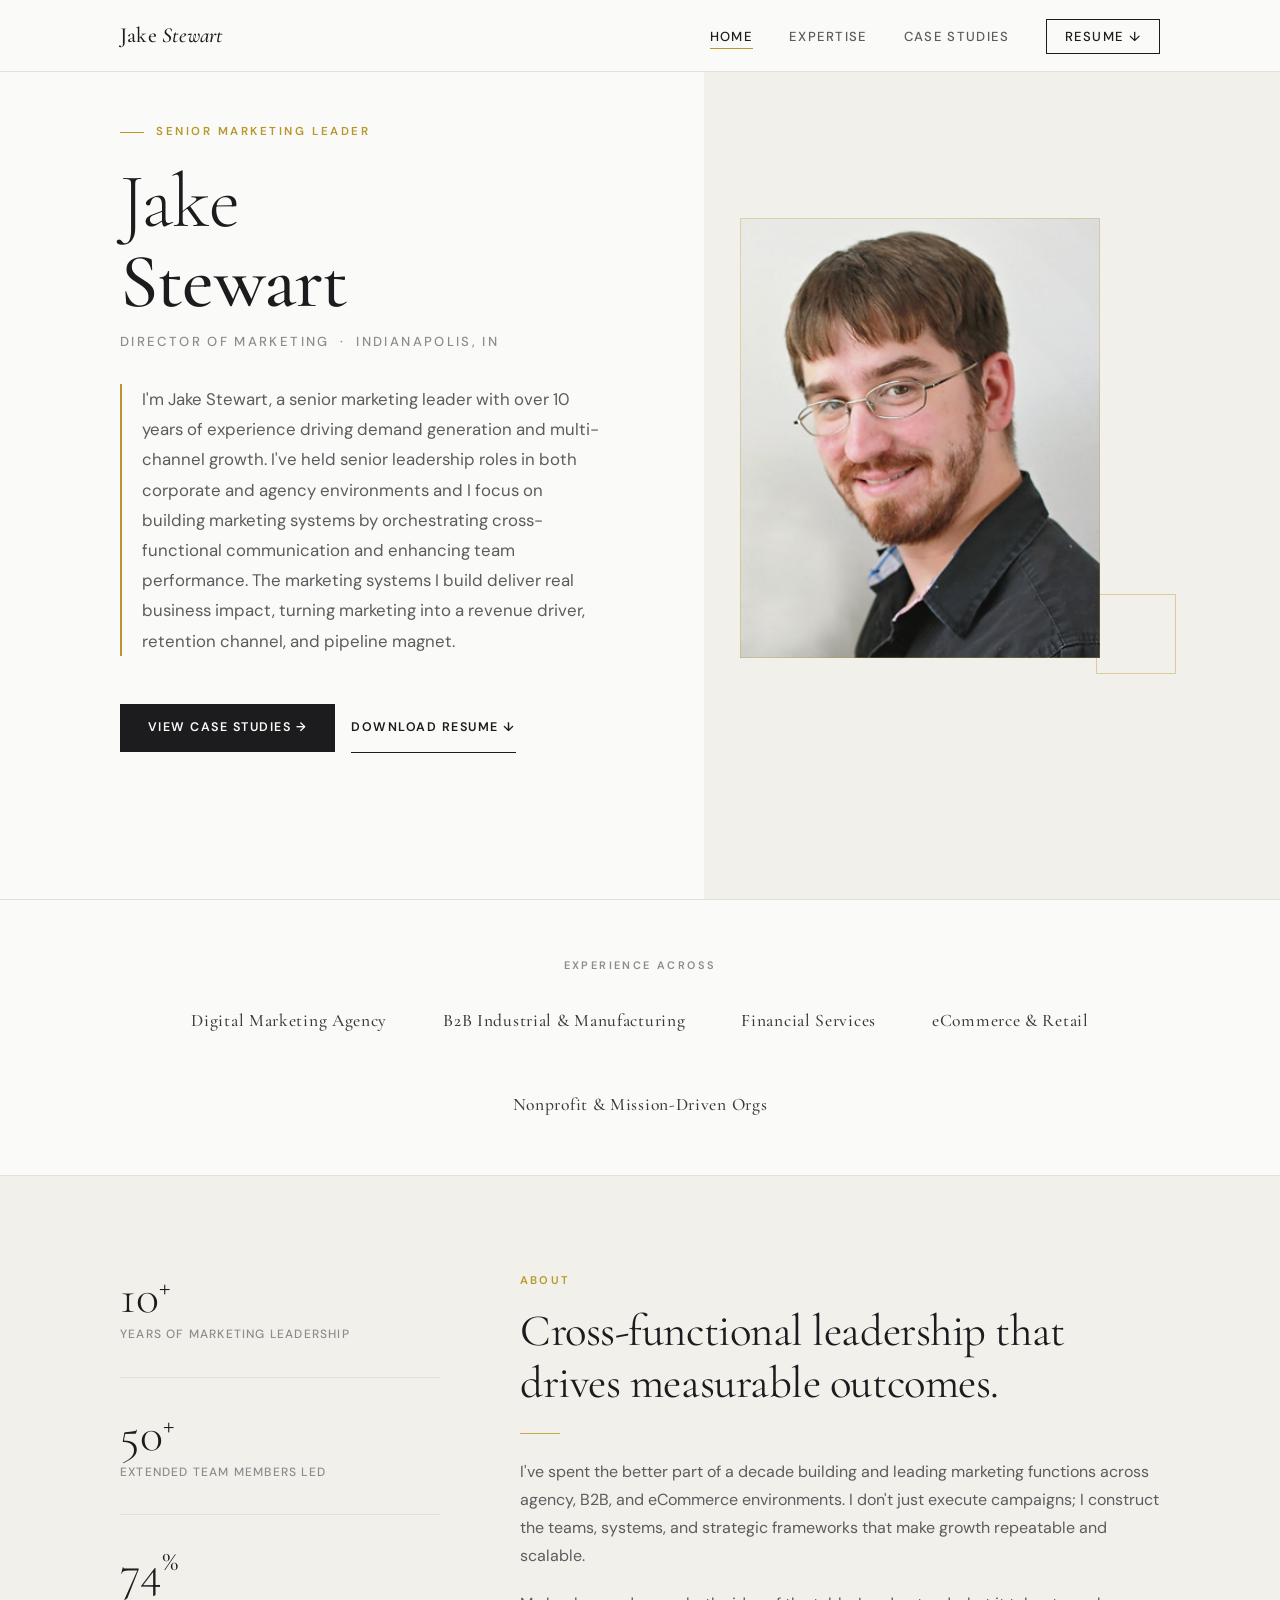
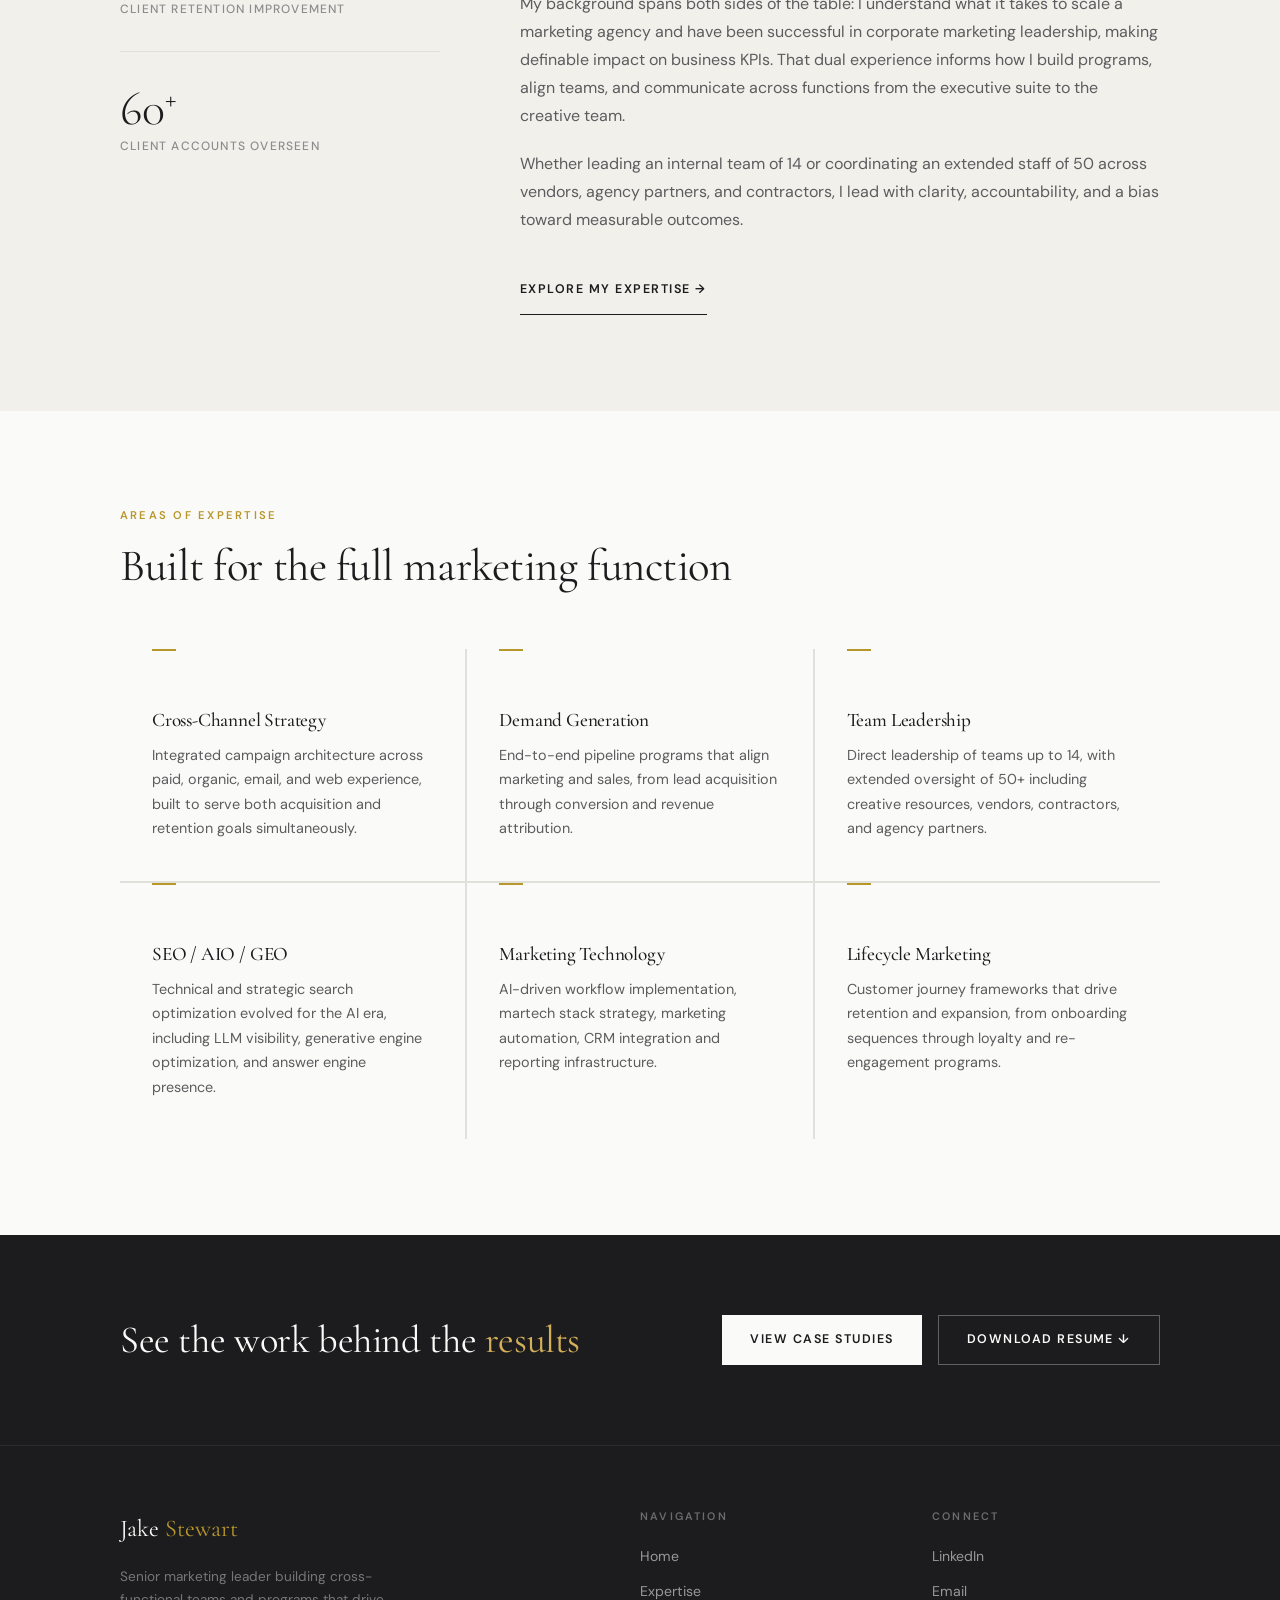
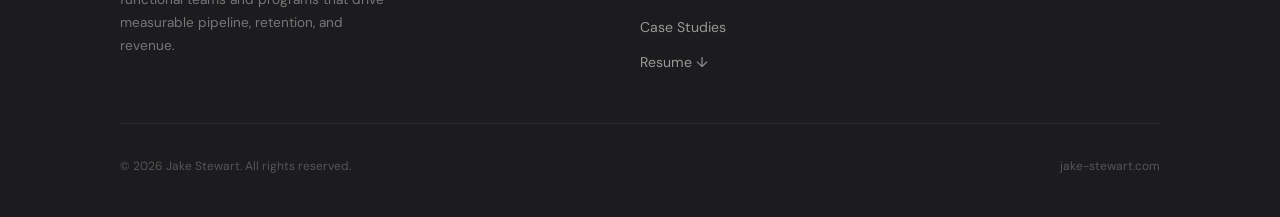
==== commit c3cdca4b: "Add files via upload" ====
--- a/index.html
+++ b/index.html
@@ -5,6 +5,10 @@
   <meta name="viewport" content="width=device-width, initial-scale=1.0" />
   <title>Jake Stewart, Senior Marketing Leader</title>
   <meta name="description" content="Senior marketing leader with a decade of experience driving demand generation, team performance, and multi-channel growth across agency and corporate environments." />
+  <link rel="apple-touch-icon" sizes="180x180" href="/assets/apple-touch-icon.png">
+  <link rel="icon" type="image/png" sizes="32x32" href="/assets/favicon-32x32.png">
+  <link rel="icon" type="image/png" sizes="16x16" href="/assets/favicon-16x16.png">
+  <link rel="manifest" href="/assets/site.webmanifest">
   <link rel="stylesheet" href="assets/css/style.css" />
 </head>
 <body>
@@ -30,7 +34,7 @@
         <h1 class="hero-name">Jake<br><em>Stewart</em></h1>
         <div class="hero-title">Director of Marketing &nbsp;·&nbsp; Indianapolis, IN</div>
         <p class="hero-statement">
-          Senior marketing leader with a decade of experience driving demand generation, team performance, and multi-channel growth across agency and corporate environments. I build the cross-functional teams, systems, and programs that turn marketing into a measurable revenue function, delivering impact across pipeline, retention, and revenue.
+          I'm Jake Stewart, a senior marketing leader with over 10 years of experience driving demand generation and multi-channel growth. I've held senior leadership roles in both corporate and agency environments and I focus on building marketing systems by orchestrating cross-functional communication and enhancing team performance. The marketing systems I build deliver real business impact, turning marketing into a revenue driver, retention channel, and pipeline magnet.
         </p>
         <div class="hero-actions">
           <a href="case-studies/index.html" class="btn-primary">View Case Studies &rarr;</a>
@@ -84,16 +88,16 @@
         </div>
         <div class="about-content fade-up">
           <span class="section-label">About</span>
-          <h2>Cross-functional leadership that drives measurable outcomes</h2>
+          <h2>Cross-functional leadership that drives measurable outcomes.</h2>
           <div class="gold-rule"></div>
           <p>
-            I've spent the better part of a decade building and leading marketing functions across agency, B2B, and eCommerce environments, not just executing campaigns, but constructing the teams, systems, and strategic frameworks that make growth repeatable and scalable.
+            I've spent the better part of a decade building and leading marketing functions across agency, B2B, and eCommerce environments. I don't just execute campaigns; I construct the teams, systems, and strategic frameworks that make growth repeatable and scalable.
           </p>
           <p>
-            My background spans both sides of the table: I understand what it takes to operate a marketing agency at scale and what corporate marketing leadership demands. That dual perspective informs how I build programs, align teams, and communicate across functions, from the executive suite to the creative team.
+            My background spans both sides of the table: I understand what it takes to scale a marketing agency and have been successful in corporate marketing leadership, making definable impact on business KPIs. That dual experience informs how I build programs, align teams, and communicate across functions from the executive suite to the creative team.
           </p>
           <p>
-            Whether leading an internal team of 14 or coordinating an extended staff of 50 across vendors and agency partners, I lead with clarity, accountability, and a bias toward measurable outcomes.
+            Whether leading an internal team of 14 or coordinating an extended staff of 50 across vendors, agency partners, and contractors, I lead with clarity, accountability, and a bias toward measurable outcomes.
           </p>
           <a href="skills.html" class="btn-secondary">Explore My Expertise &rarr;</a>
         </div>
@@ -109,7 +113,7 @@
       <div class="expertise-grid">
         <div class="expertise-card fade-up">
           <h3>Cross-Channel Strategy</h3>
-          <p>Integrated campaign architecture across paid, organic, email, and web, built to serve both acquisition and retention goals simultaneously.</p>
+          <p>Integrated campaign architecture across paid, organic, email, and web experience, built to serve both acquisition and retention goals simultaneously.</p>
         </div>
         <div class="expertise-card fade-up">
           <h3>Demand Generation</h3>
@@ -117,7 +121,7 @@
         </div>
         <div class="expertise-card fade-up">
           <h3>Team Leadership</h3>
-          <p>Direct leadership of teams up to 14, with extended oversight of 50+ including creative resources, vendors, and agency partners.</p>
+          <p>Direct leadership of teams up to 14, with extended oversight of 50+ including creative resources, vendors, contractors, and agency partners.</p>
         </div>
         <div class="expertise-card fade-up">
           <h3>SEO / AIO / GEO</h3>
@@ -125,7 +129,7 @@
         </div>
         <div class="expertise-card fade-up">
           <h3>Marketing Technology</h3>
-          <p>Martech stack strategy, marketing automation, CRM integration, reporting infrastructure, and AI-driven workflow implementation.</p>
+          <p>AI-driven workflow implementation, martech stack strategy, marketing automation, CRM integration and reporting infrastructure.</p>
         </div>
         <div class="expertise-card fade-up">
           <h3>Lifecycle Marketing</h3>
--- a/assets/css/style.css
+++ b/assets/css/style.css
@@ -393,13 +393,11 @@
   font-family: var(--font-display);
   font-size: 1.1rem;
   font-weight: 500;
-  color: var(--text-muted);
+  color: var(--charcoal-soft);
   letter-spacing: 0.04em;
-  opacity: 0.65;
-  transition: opacity 0.2s;
-}
-
-.brand-item:hover { opacity: 1; }
+  opacity: 1;
+}
+
 
 /* ============ HOMEPAGE SECTIONS ============ */
 .about {
@@ -436,9 +434,9 @@
 }
 
 .stat-number sup {
-  font-size: 1.2rem;
+  font-size: 1.8rem;
   vertical-align: super;
-  color: var(--gold);
+  color: var(--charcoal);
 }
 
 .stat-label {
